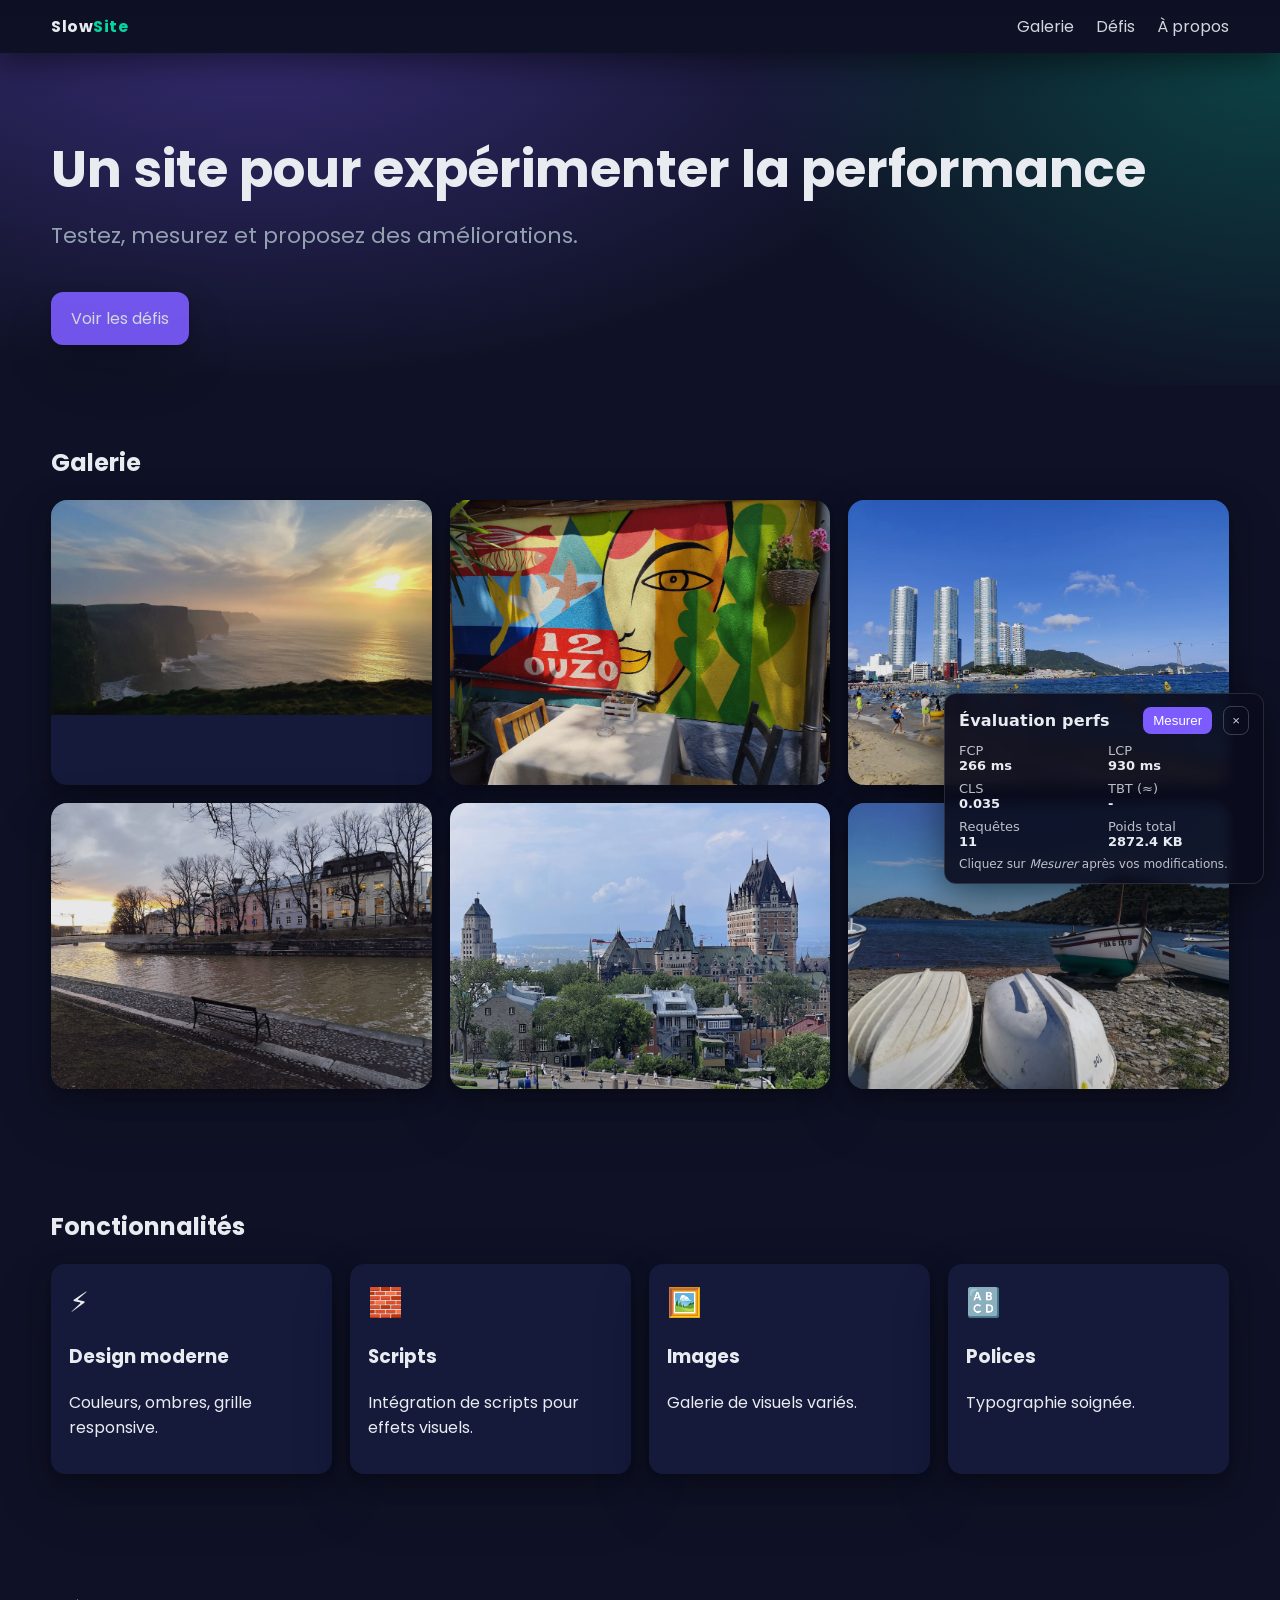
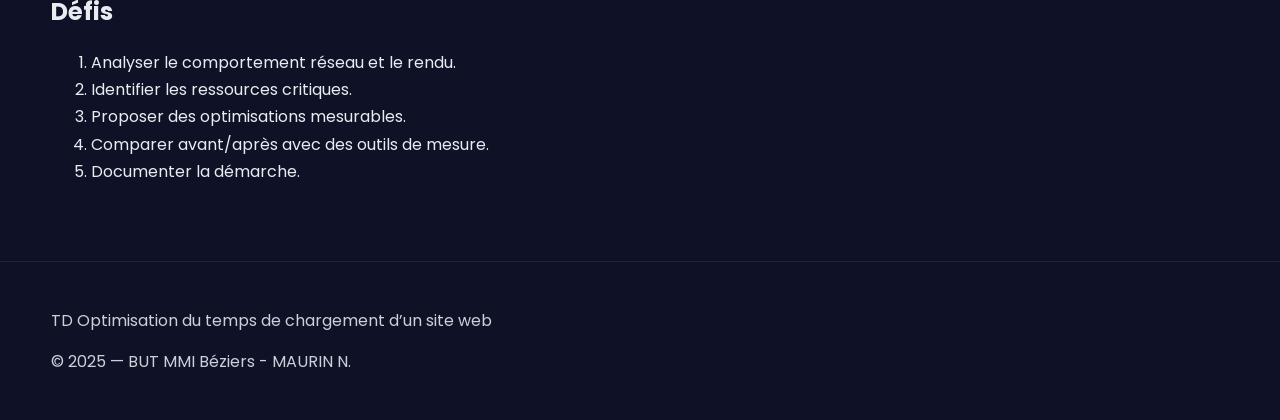
==== index.html @ dfb2d599 "V6 Ajout d'un defer" ====
<!DOCTYPE html>
<html lang="fr">
  <head>
    <meta charset="utf-8" />
    <meta name="viewport" content="width=device-width, initial-scale=1" />
    <title>Site vitrine</title>
    <link rel="stylesheet" href="css/styles.css" />
    <script src="js/script.js" defer></script>
  </head>
  <body>
    <div class="topbar">
      <div class="container nav">
        <div class="logo">Slow<span>Site</span></div>
        <div class="menu">
          <a href="#galerie">Galerie</a>
          <a href="#defis">Défis</a>
          <a href="#apropos">À propos</a>
        </div>
      </div>
    </div>

    <div class="hero">
      <div class="container hero-inner">
        <div class="hero-text">
          <h1>Un site pour expérimenter la performance</h1>
          <p>Testez, mesurez et proposez des améliorations.</p>
          <a class="cta" href="#defis">Voir les défis</a>
        </div>
      </div>
    </div>

    <div id="galerie" class="section gallery">
      <div class="container">
        <h2>Galerie</h2>
        <div class="grid">
          <div class="card">
            <a href="img1.html"><img src="img/img1.webp" alt="Image 1" /></a>
          </div>
          <div class="card">
            <a href="img2.html"><img src="img/img2.webp" alt="Image 2" /></a>
          </div>
          <div class="card">
            <a href="img3.html"><img src="img/img3.webp" alt="Image 3" /></a>
          </div>
          <div class="card">
            <a href="img4.html"><img src="img/img4.webp" alt="Image 4" /></a>
          </div>
          <div class="card">
            <a href="img5.html"><img src="img/img5.webp" alt="Image 5" /></a>
          </div>
          <div class="card">
            <a href="img6.html"><img src="img/img6.webp" alt="Image 6" /></a>
          </div>
        </div>
      </div>
    </div>

    <div id="apropos" class="section features">
      <div class="container">
        <h2>Fonctionnalités</h2>
        <div class="features-grid">
          <div class="feature">
            <div class="icon">⚡</div>
            <h3>Design moderne</h3>
            <p>Couleurs, ombres, grille responsive.</p>
          </div>
          <div class="feature">
            <div class="icon">🧱</div>
            <h3>Scripts</h3>
            <p>Intégration de scripts pour effets visuels.</p>
          </div>
          <div class="feature">
            <div class="icon">🖼️</div>
            <h3>Images</h3>
            <p>Galerie de visuels variés.</p>
          </div>
          <div class="feature">
            <div class="icon">🔠</div>
            <h3>Polices</h3>
            <p>Typographie soignée.</p>
          </div>
        </div>
      </div>
    </div>

    <div id="defis" class="section challenges">
      <div class="container">
        <h2>Défis</h2>
        <ol>
          <li>Analyser le comportement réseau et le rendu.</li>
          <li>Identifier les ressources critiques.</li>
          <li>Proposer des optimisations mesurables.</li>
          <li>Comparer avant/après avec des outils de mesure.</li>
          <li>Documenter la démarche.</li>
        </ol>
      </div>
    </div>

    <div class="footer">
      <div class="container">
        <p>TD Optimisation du temps de chargement d’un site web</p>
        <p>© 2025 — BUT MMI Béziers - MAURIN N.</p>
      </div>
    </div>
    <script src="js/metrics.js" defer></script>
  </body>
</html>
---- css/styles.css ----
@import url('https://fonts.googleapis.com/css2?family=Poppins:wght@300;400;600&display=swap');

:root {
  --bg:#0f1226;
  --fg:#E8ECF1;
  --muted:#93A1B1;
  --primary:#7C5CFF;
  --accent:#06D6A0;
  --card:#15193A;
  --shadow:rgba(0,0,0,0.45);
}

* { box-sizing:border-box; }

html, body {
  margin:0;
  padding:0;
  background:var(--bg);
  color:var(--fg);
  font-family:'Poppins', system-ui, -apple-system, Segoe UI, Roboto, Arial, sans-serif;
}

.container {
  width:min(1200px,92%);
  margin:0 auto;
}

a {
  color:var(--fg);
  text-decoration:none;
  opacity:.9;
}
a:hover { opacity:1; }

/* Topbar & nav */
.topbar {
  position:sticky;
  top:0;
  backdrop-filter:blur(6px);
  background:linear-gradient(180deg,rgba(13,16,35,.8),rgba(13,16,35,.2));
  z-index:10;
  box-shadow:0 10px 30px var(--shadow);
}
.nav {
  display:flex;
  align-items:center;
  justify-content:space-between;
  padding:14px 0;
}
.logo {
  font-weight:700;
  letter-spacing:.5px;
}
.logo span { color:var(--accent); }
.menu { display:flex; gap:22px; }

/* Hero */
.hero {
  padding:90px 0 40px;
  background:
    radial-gradient(1200px 600px at 20% -10%, rgba(124,92,255,.35), transparent 60%),
    radial-gradient(900px 600px at 100% 0%, rgba(6,214,160,.25), transparent 60%);
}
.hero-inner {
  display:grid;
  grid-template-columns:1fr;
  gap:28px;
}
.hero h1 {
  font-size:clamp(28px,4vw,56px);
  line-height:1.05;
  margin:0 0 10px;
}
.hero p {
  font-size:clamp(16px,1.8vw,22px);
  color:var(--muted);
}
.cta {
  display:inline-block;
  margin-top:18px;
  background:var(--primary);
  padding:14px 20px;
  border-radius:12px;
  box-shadow:0 20px 50px rgba(124,92,255,.35);
  transition:transform .2s ease, box-shadow .2s ease;
}
.cta:hover {
  transform:translateY(-2px);
  box-shadow:0 28px 60px rgba(124,92,255,.45);
}

/* Sections génériques */
.section {
  padding:60px 0;
}
.section h2 {
  margin:0 0 20px;
}

/* Galerie */
.gallery .grid {
  display:grid;
  grid-template-columns:repeat(3,1fr);
  gap:18px;
}
.card {
  background:var(--card);
  border-radius:16px;
  overflow:hidden;
  box-shadow:0 20px 60px var(--shadow);
}
.card img {
  display:block;
  width:100%;
  height:auto;
  opacity:0;
  transition:opacity .6s ease;
}
.card img.loaded {
  opacity:1;
}

/* Features */
.features-grid {
  display:grid;
  grid-template-columns:repeat(4,1fr);
  gap:18px;
}
.feature {
  background:var(--card);
  padding:18px;
  border-radius:14px;
  box-shadow:0 14px 40px var(--shadow);
}
.feature .icon {
  font-size:28px;
}

/* Challenges */
.challenges ol {
  line-height:1.7;
}

/* Footer */
.footer {
  padding:30px 0;
  border-top:1px solid rgba(255,255,255,.08);
  color:#c9d1d9;
}

.card, .feature, .cta {
  box-shadow:
    0 2px 4px rgba(0,0,0,.14),
    0 8px 24px rgba(0,0,0,.22),
    0 24px 60px rgba(0,0,0,.18);
}
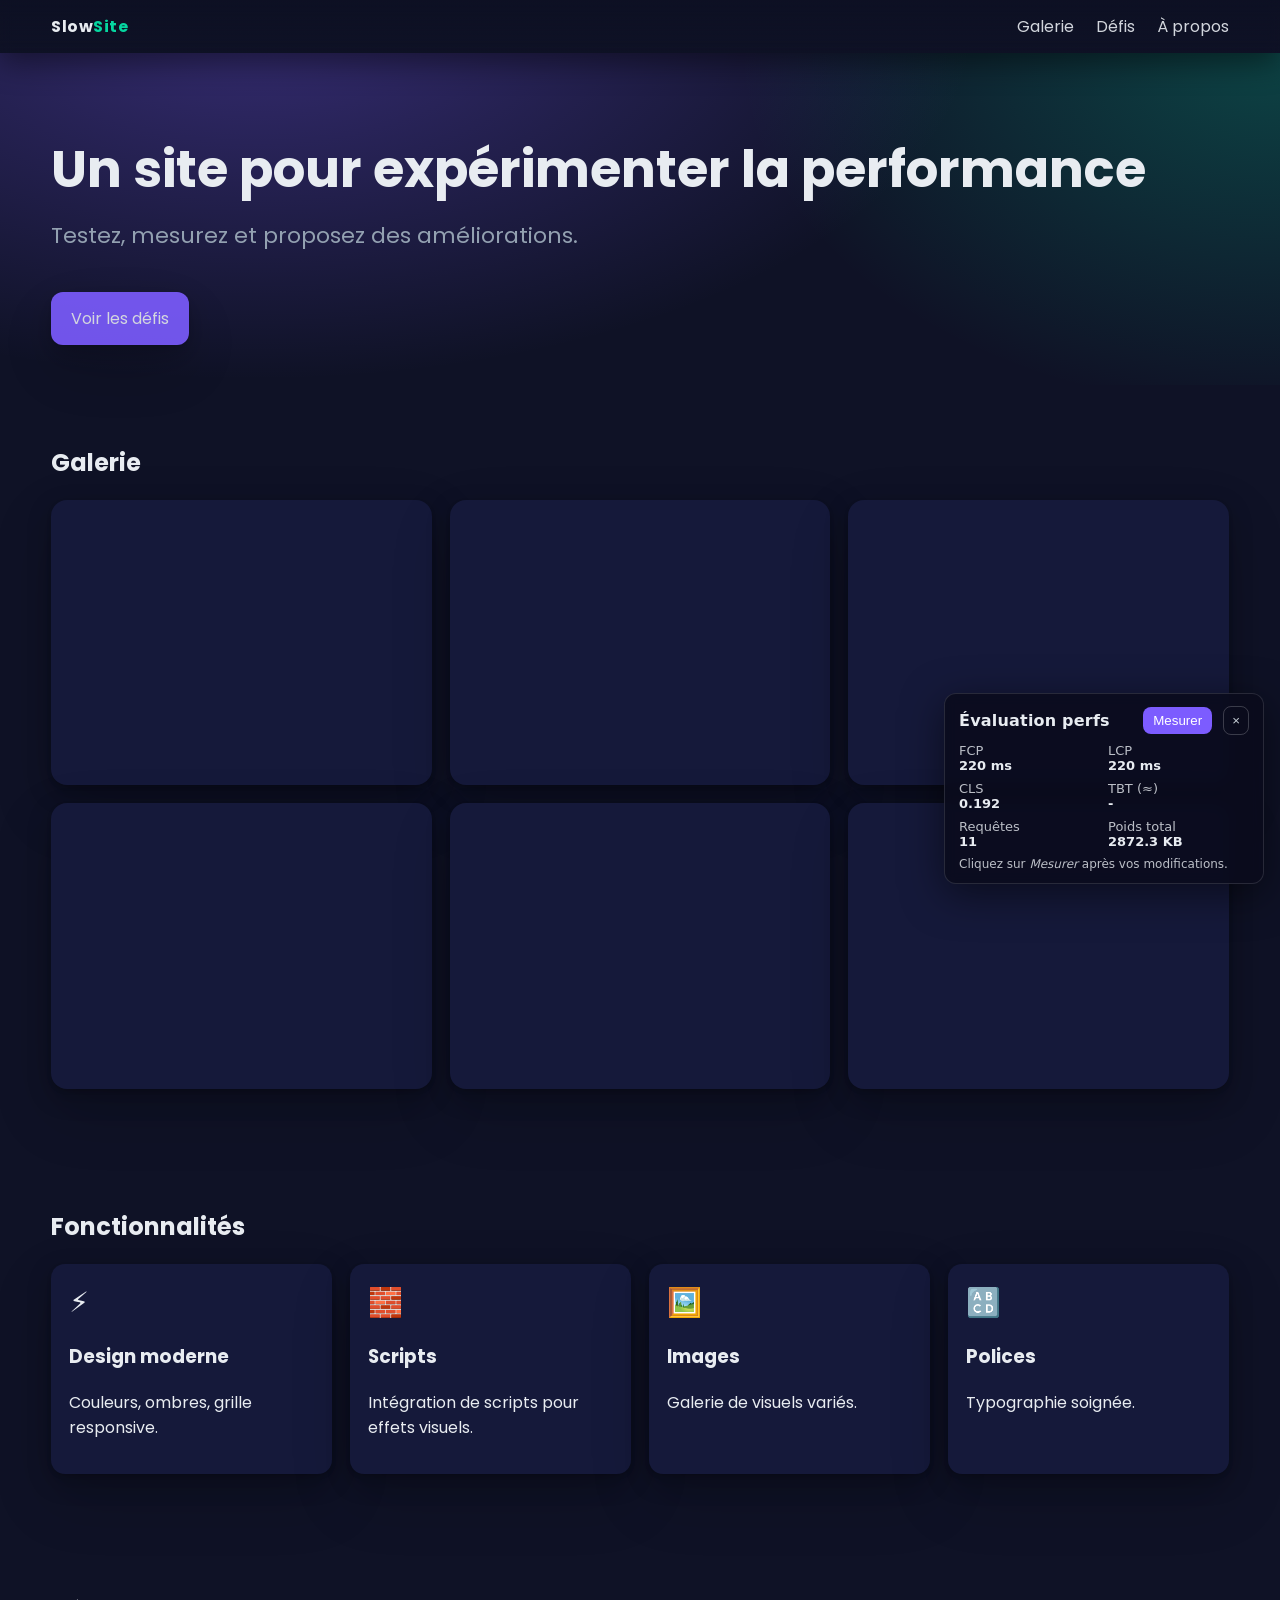
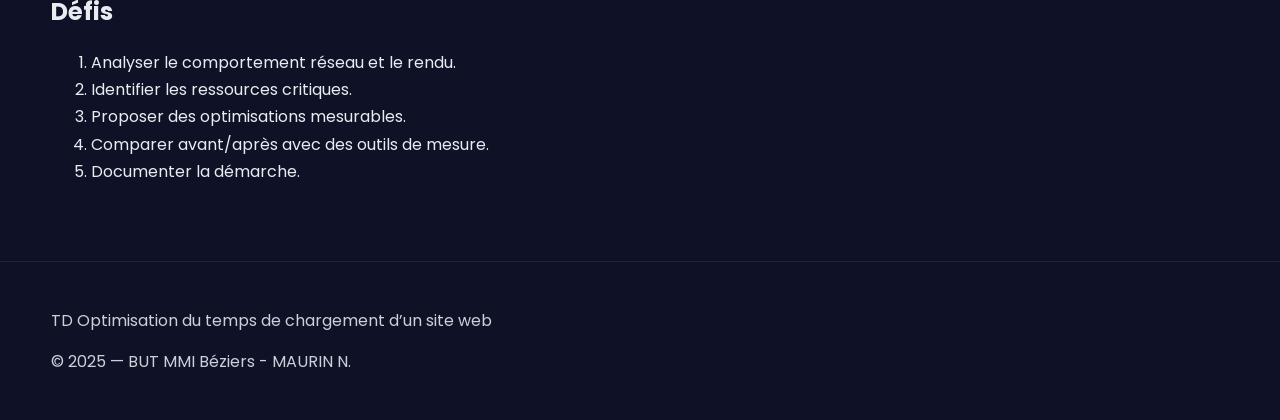
==== commit ac8a6415: "V6" ====
--- a/index.html
+++ b/index.html
@@ -5,7 +5,7 @@
     <meta name="viewport" content="width=device-width, initial-scale=1" />
     <title>Site vitrine</title>
     <link rel="stylesheet" href="css/styles.css" />
-    <script src="js/script.js" defer></script>
+    <script src="js/script.js"></script>
   </head>
   <body>
     <div class="topbar">
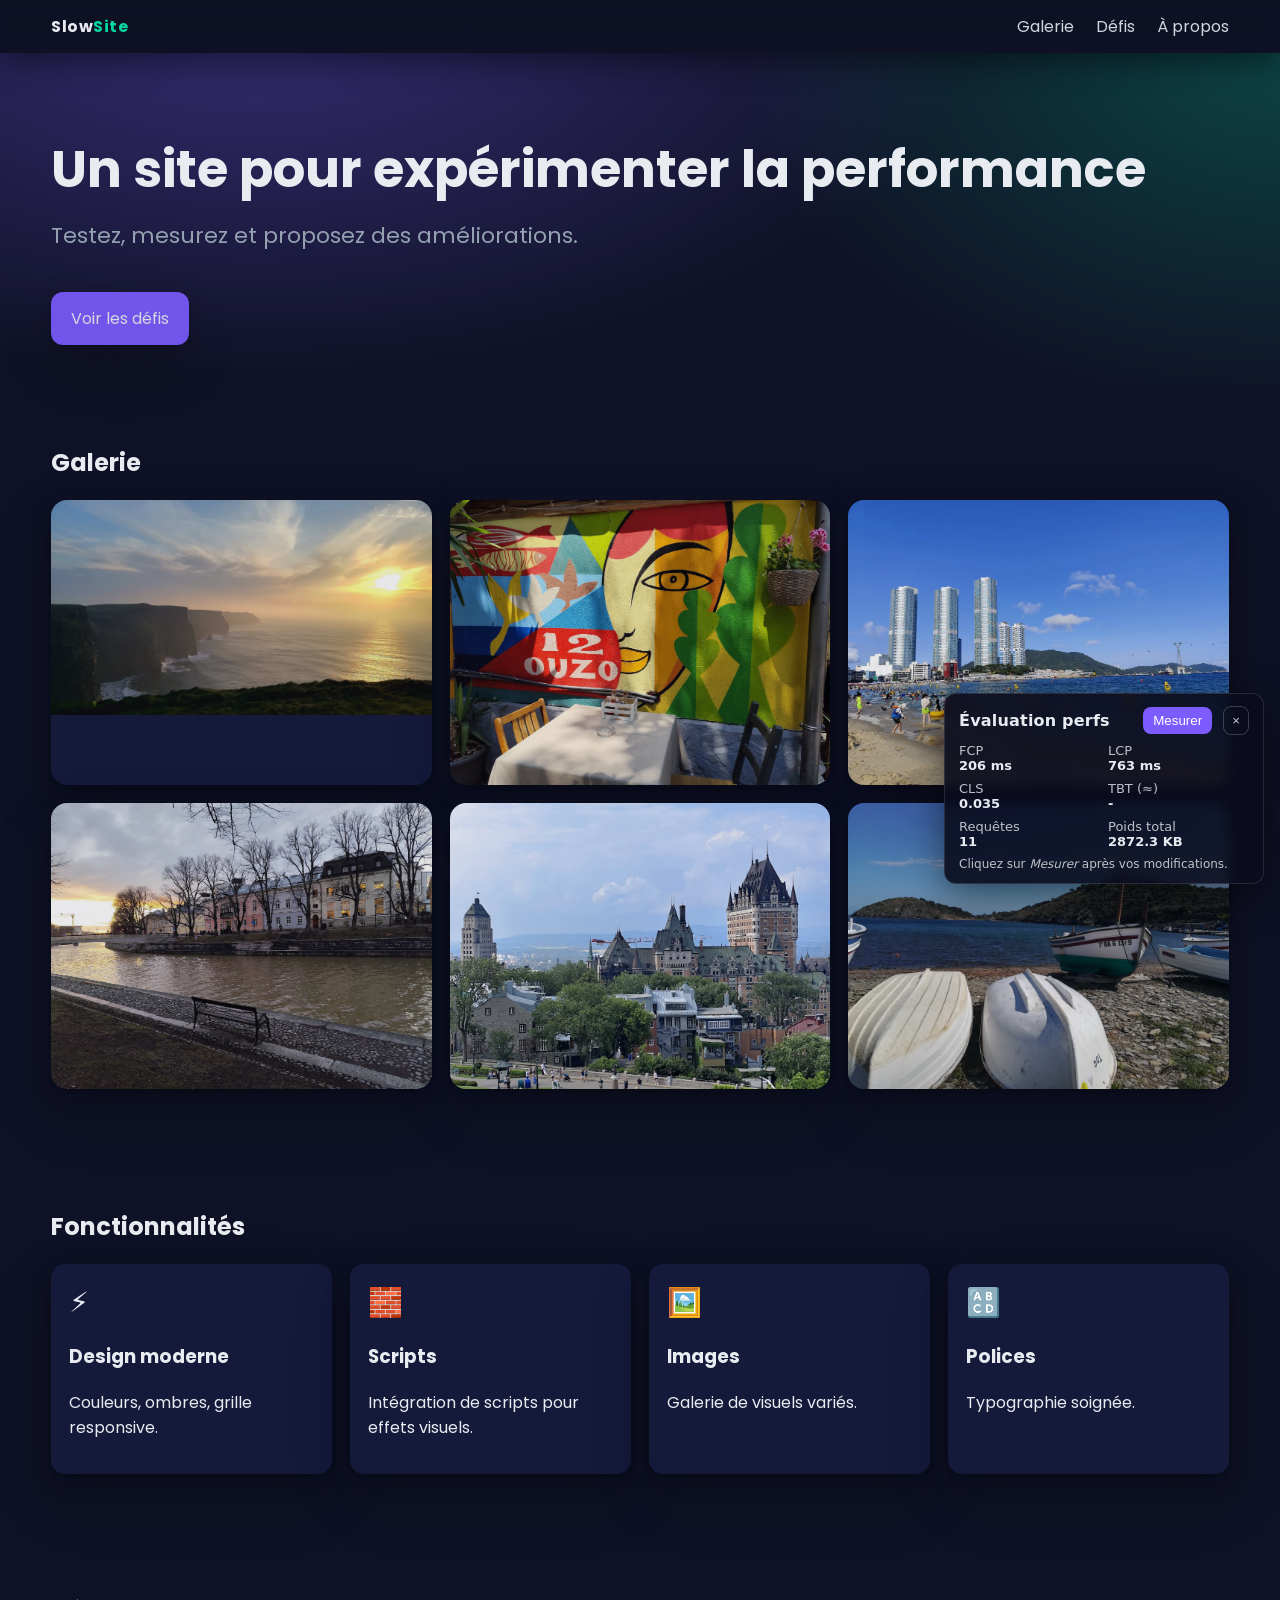
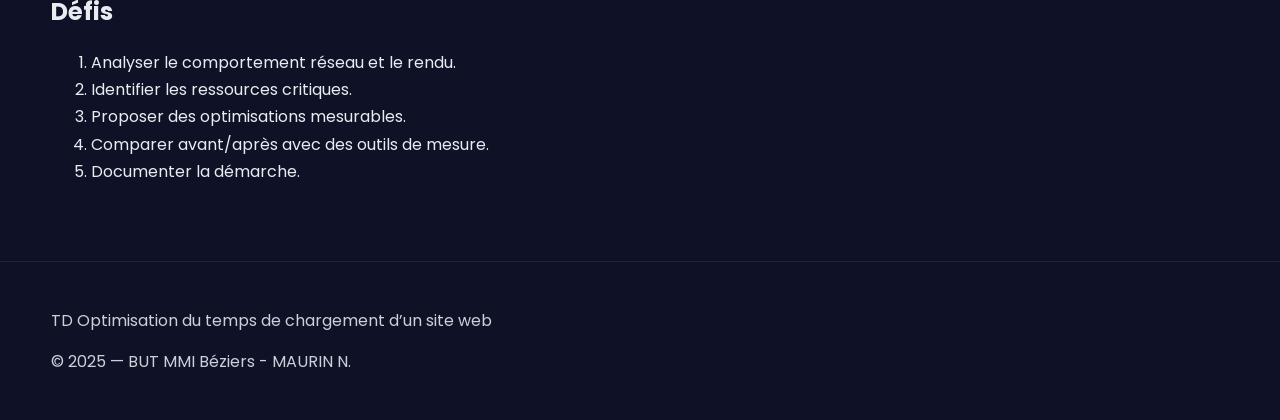
==== commit be9b6981: "V6" ====
--- a/index.html
+++ b/index.html
@@ -5,7 +5,7 @@
     <meta name="viewport" content="width=device-width, initial-scale=1" />
     <title>Site vitrine</title>
     <link rel="stylesheet" href="css/styles.css" />
-    <script src="js/script.js"></script>
+    <script src="js/script.js" defer></script>
   </head>
   <body>
     <div class="topbar">
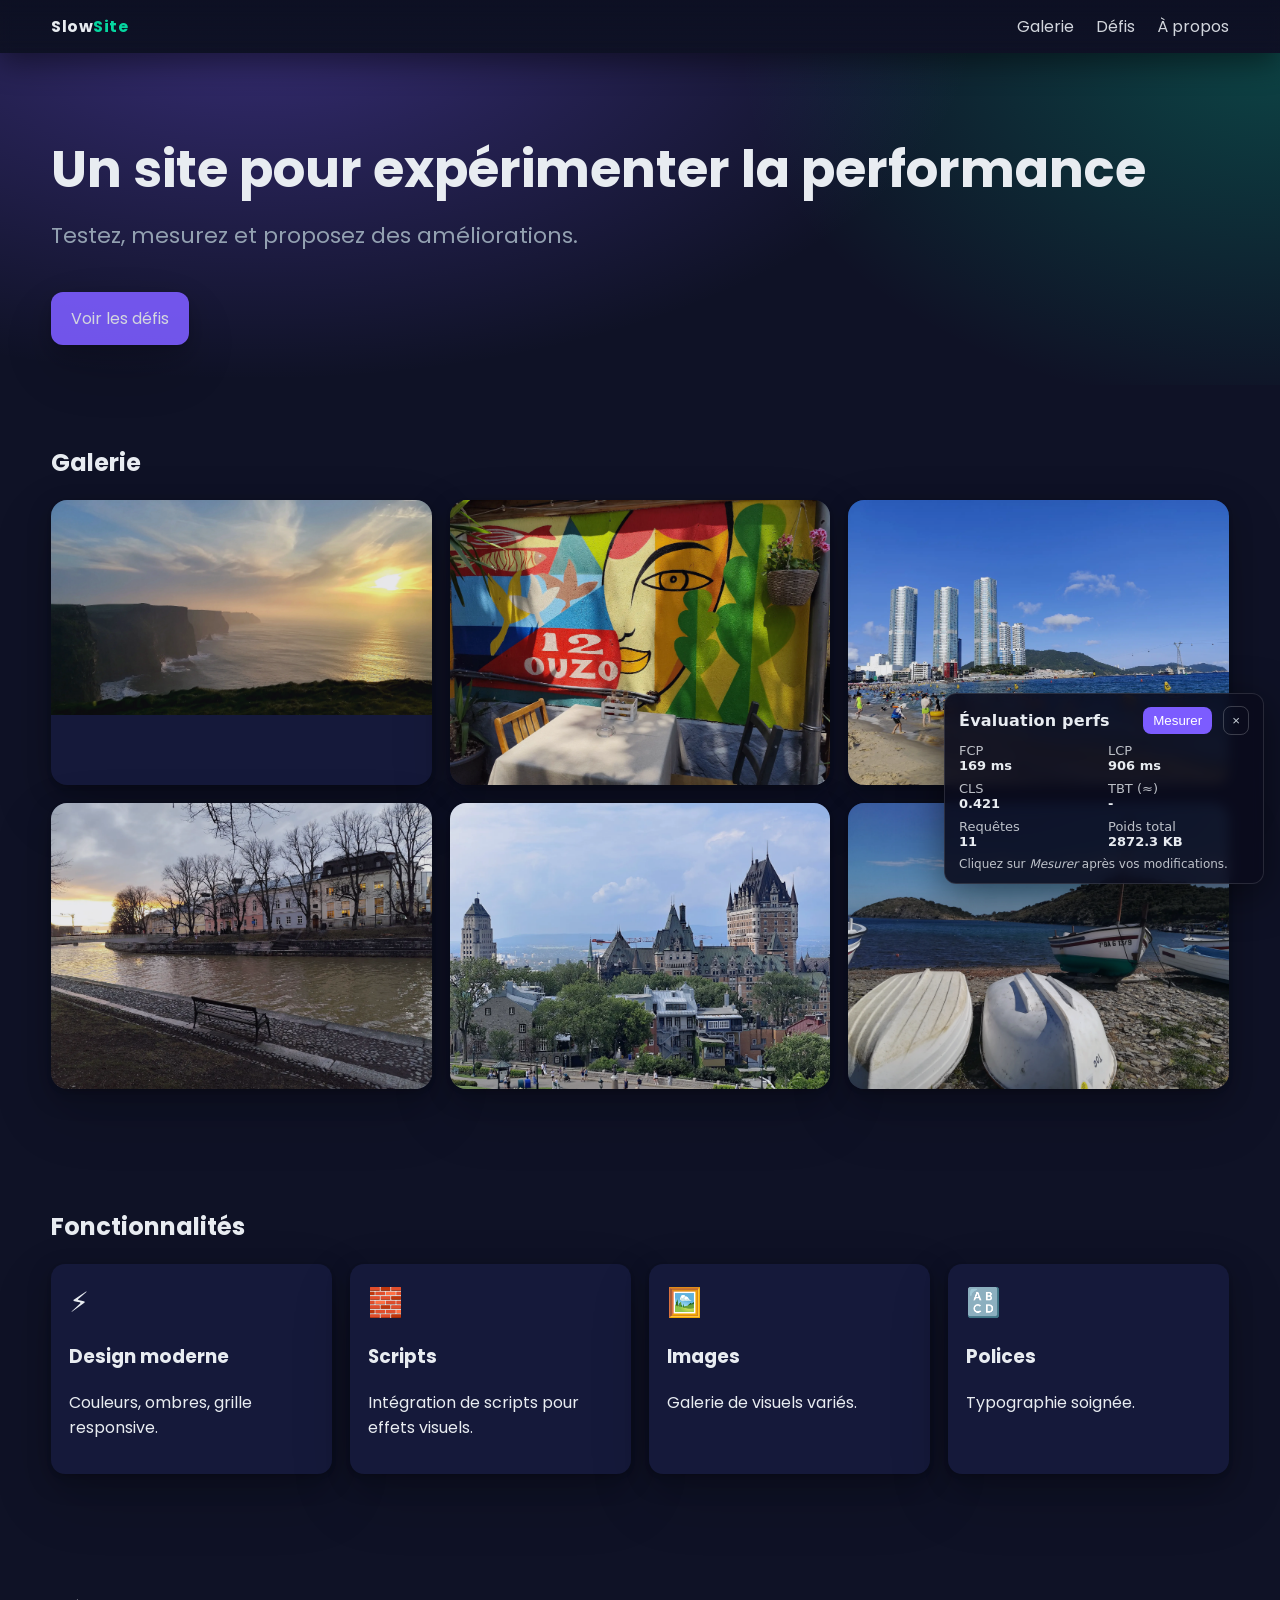
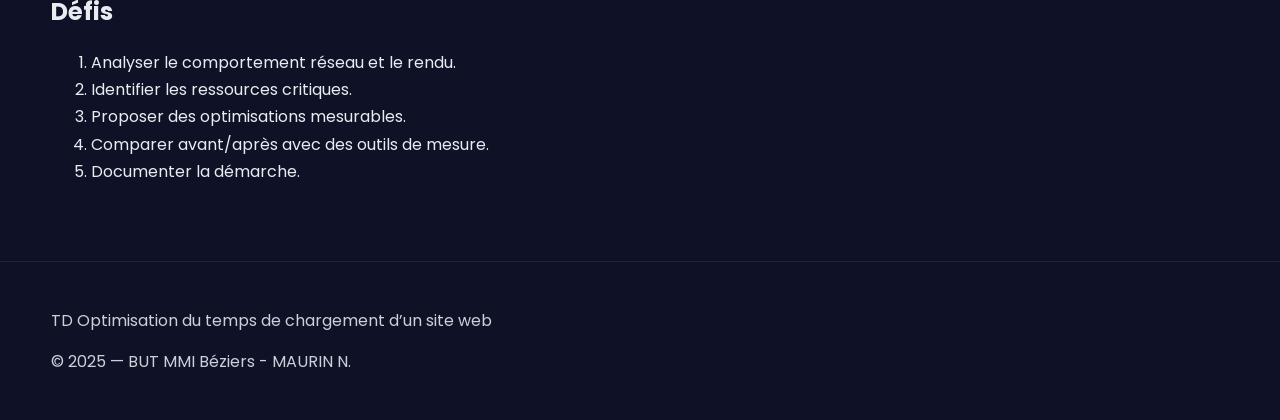
==== commit 7a4ca72e: "V7 Chargement font dans HTML et non CSS" ====
--- a/index.html
+++ b/index.html
@@ -4,6 +4,10 @@
     <meta charset="utf-8" />
     <meta name="viewport" content="width=device-width, initial-scale=1" />
     <title>Site vitrine</title>
+    <link rel="preconnect" href="https://fonts.googleapis.com">
+    <link rel="preconnect" href="https://fonts.gstatic.com" crossorigin>
+
+    <link href="https://fonts.googleapis.com/css2?family=Poppins:wght@300;400;600&display=swap" rel="stylesheet">
     <link rel="stylesheet" href="css/styles.css" />
     <script src="js/script.js" defer></script>
   </head>
--- a/css/styles.css
+++ b/css/styles.css
@@ -1,4 +1,4 @@
-@import url('https://fonts.googleapis.com/css2?family=Poppins:wght@300;400;600&display=swap');
+
 
 :root {
   --bg:#0f1226;
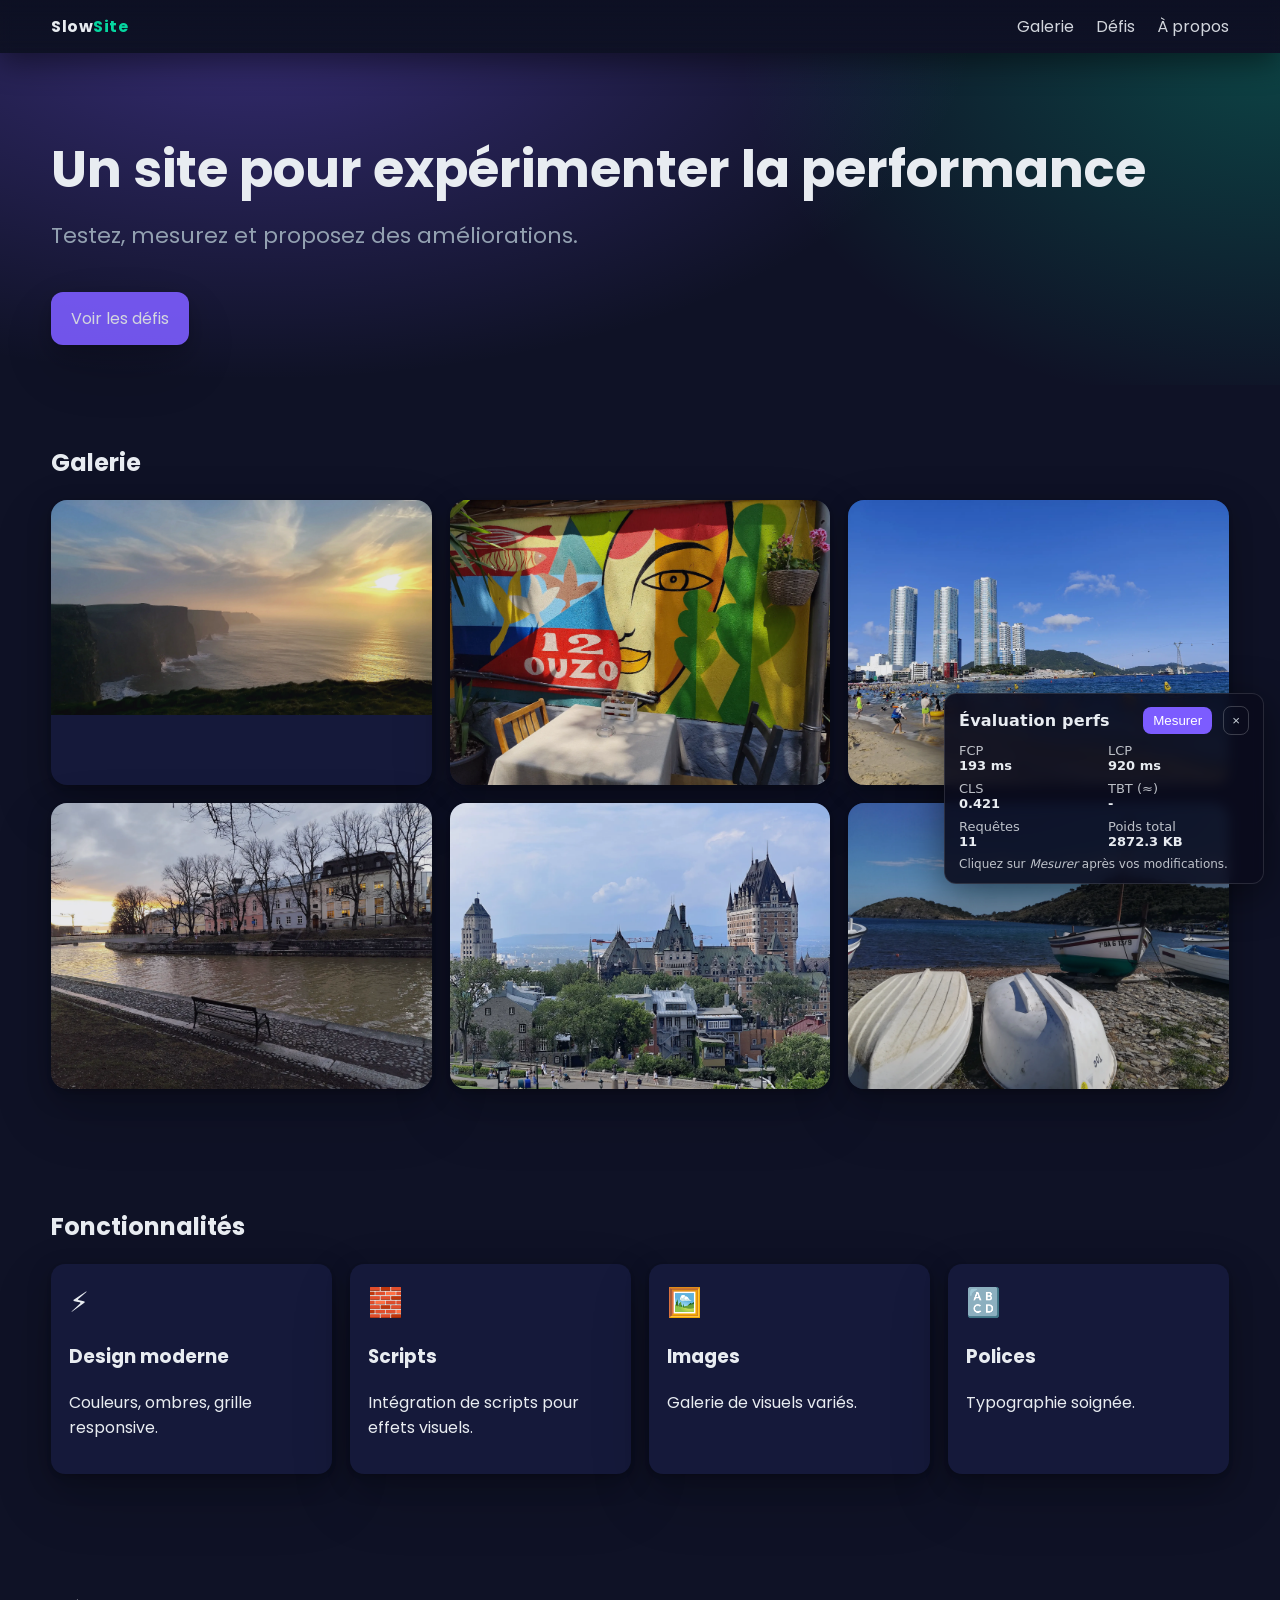
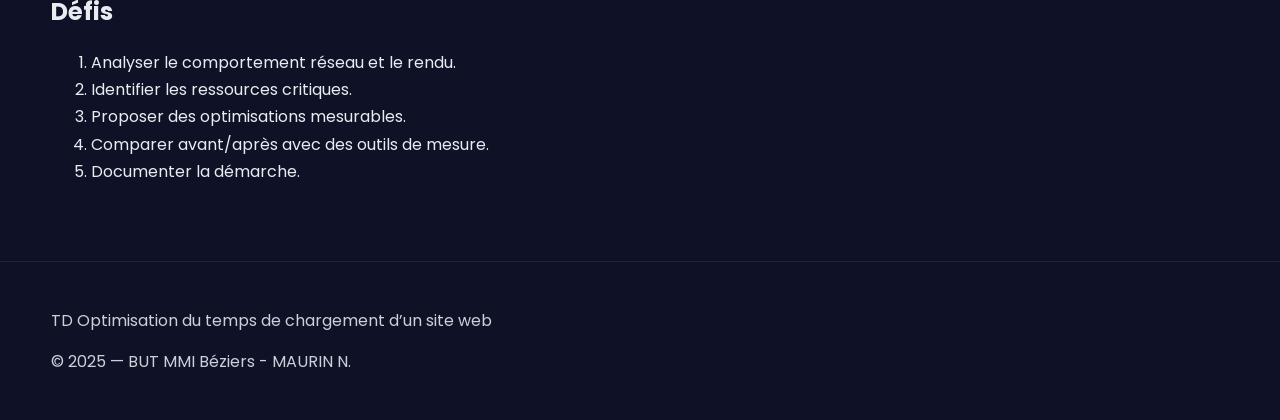
==== commit 6b7e7e28: "Update index.html" ====
--- a/index.html
+++ b/index.html
@@ -4,8 +4,6 @@
     <meta charset="utf-8" />
     <meta name="viewport" content="width=device-width, initial-scale=1" />
     <title>Site vitrine</title>
-    <link rel="preconnect" href="https://fonts.googleapis.com">
-    <link rel="preconnect" href="https://fonts.gstatic.com" crossorigin>
 
     <link href="https://fonts.googleapis.com/css2?family=Poppins:wght@300;400;600&display=swap" rel="stylesheet">
     <link rel="stylesheet" href="css/styles.css" />
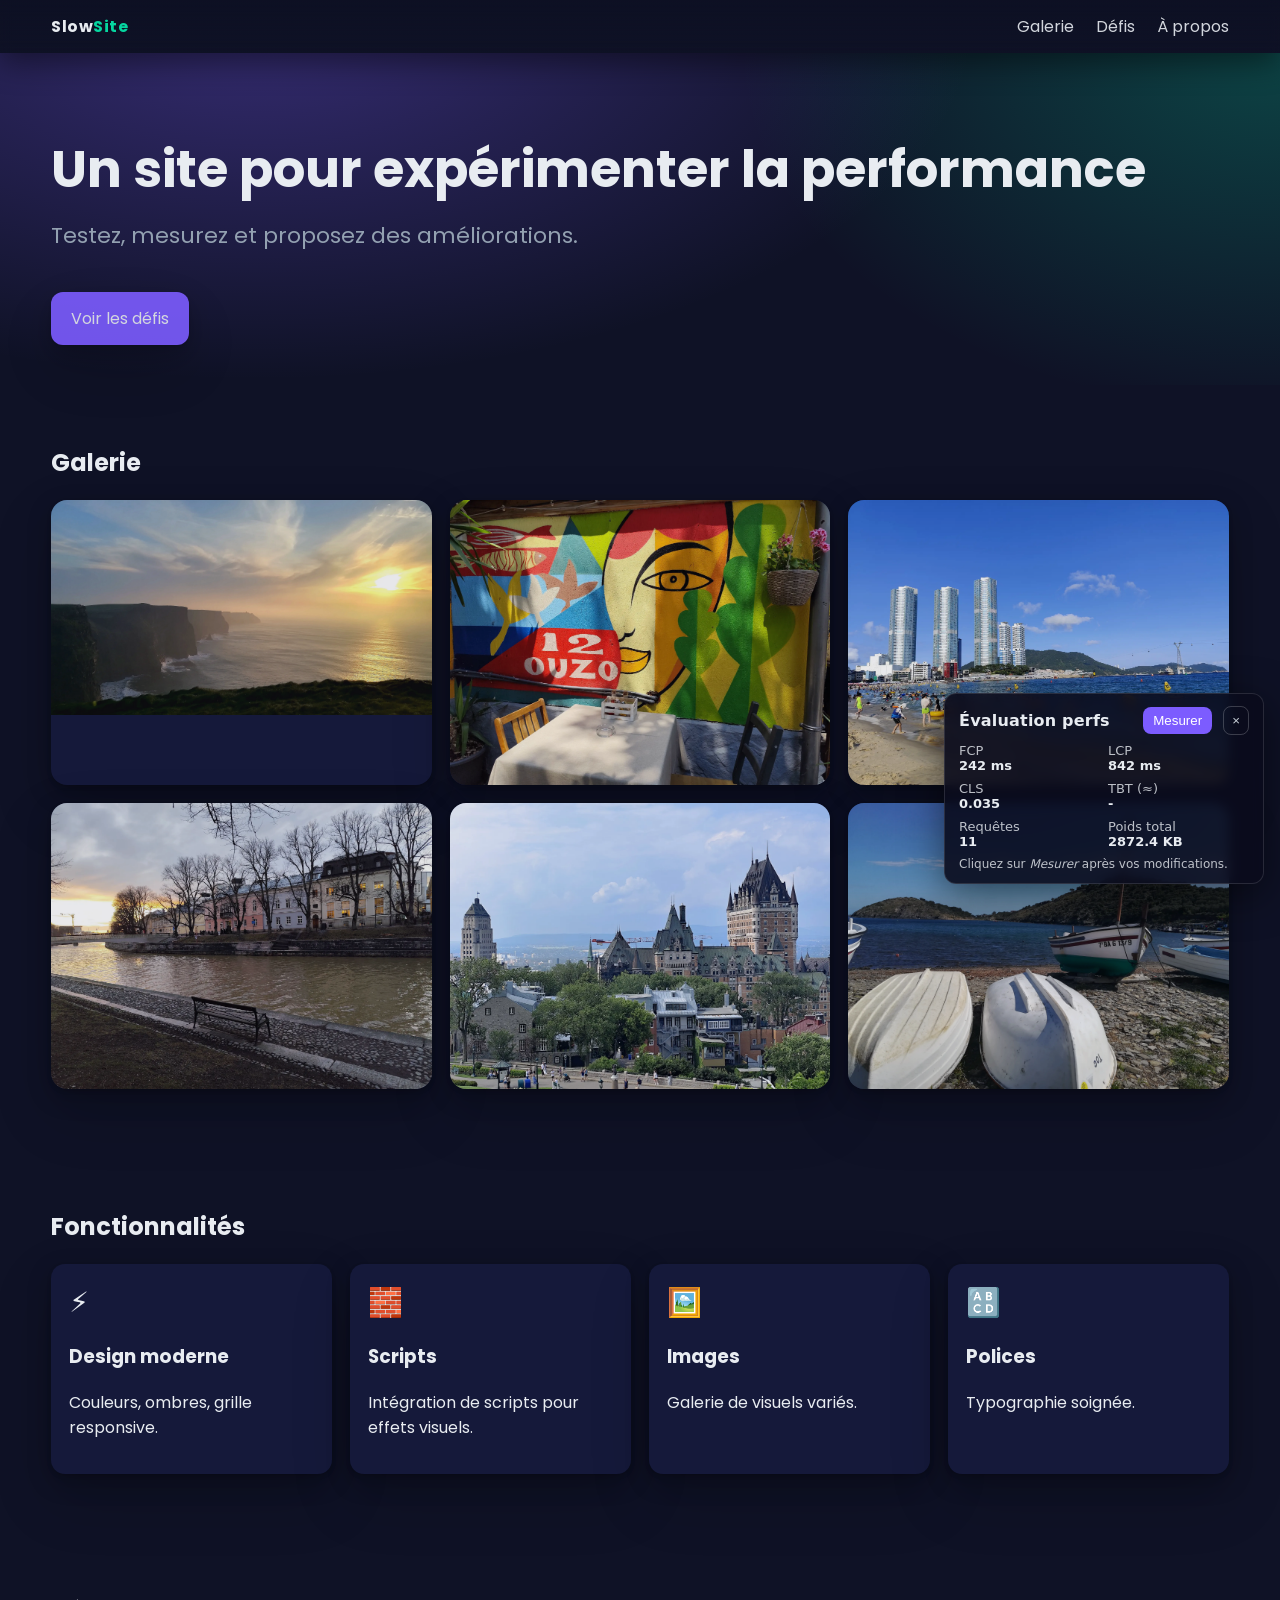
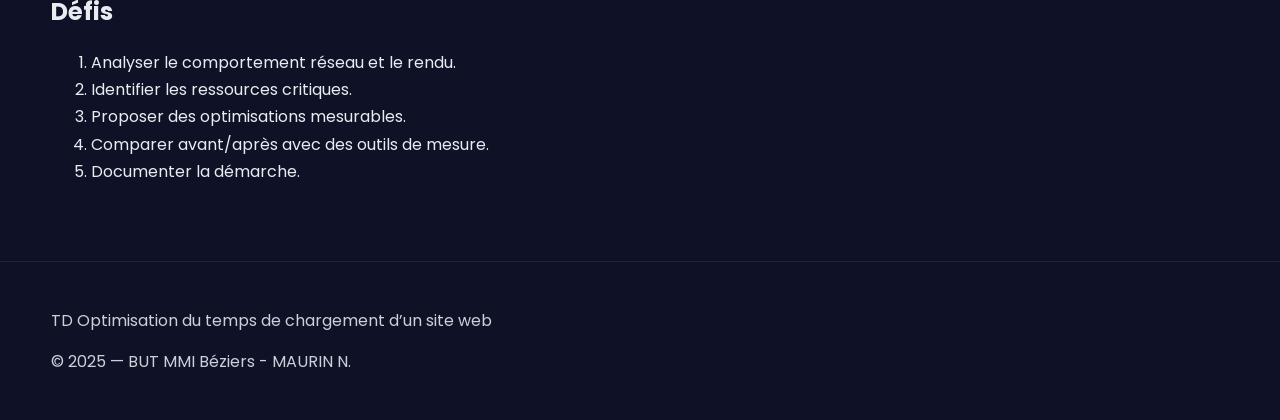
==== commit 149530ba: "V7" ====
--- a/index.html
+++ b/index.html
@@ -4,8 +4,7 @@
     <meta charset="utf-8" />
     <meta name="viewport" content="width=device-width, initial-scale=1" />
     <title>Site vitrine</title>
-
-    <link href="https://fonts.googleapis.com/css2?family=Poppins:wght@300;400;600&display=swap" rel="stylesheet">
+    
     <link rel="stylesheet" href="css/styles.css" />
     <script src="js/script.js" defer></script>
   </head>
--- a/css/styles.css
+++ b/css/styles.css
@@ -1,4 +1,4 @@
-
+@import url('https://fonts.googleapis.com/css2?family=Poppins:wght@300;400;600&display=swap');
 
 :root {
   --bg:#0f1226;
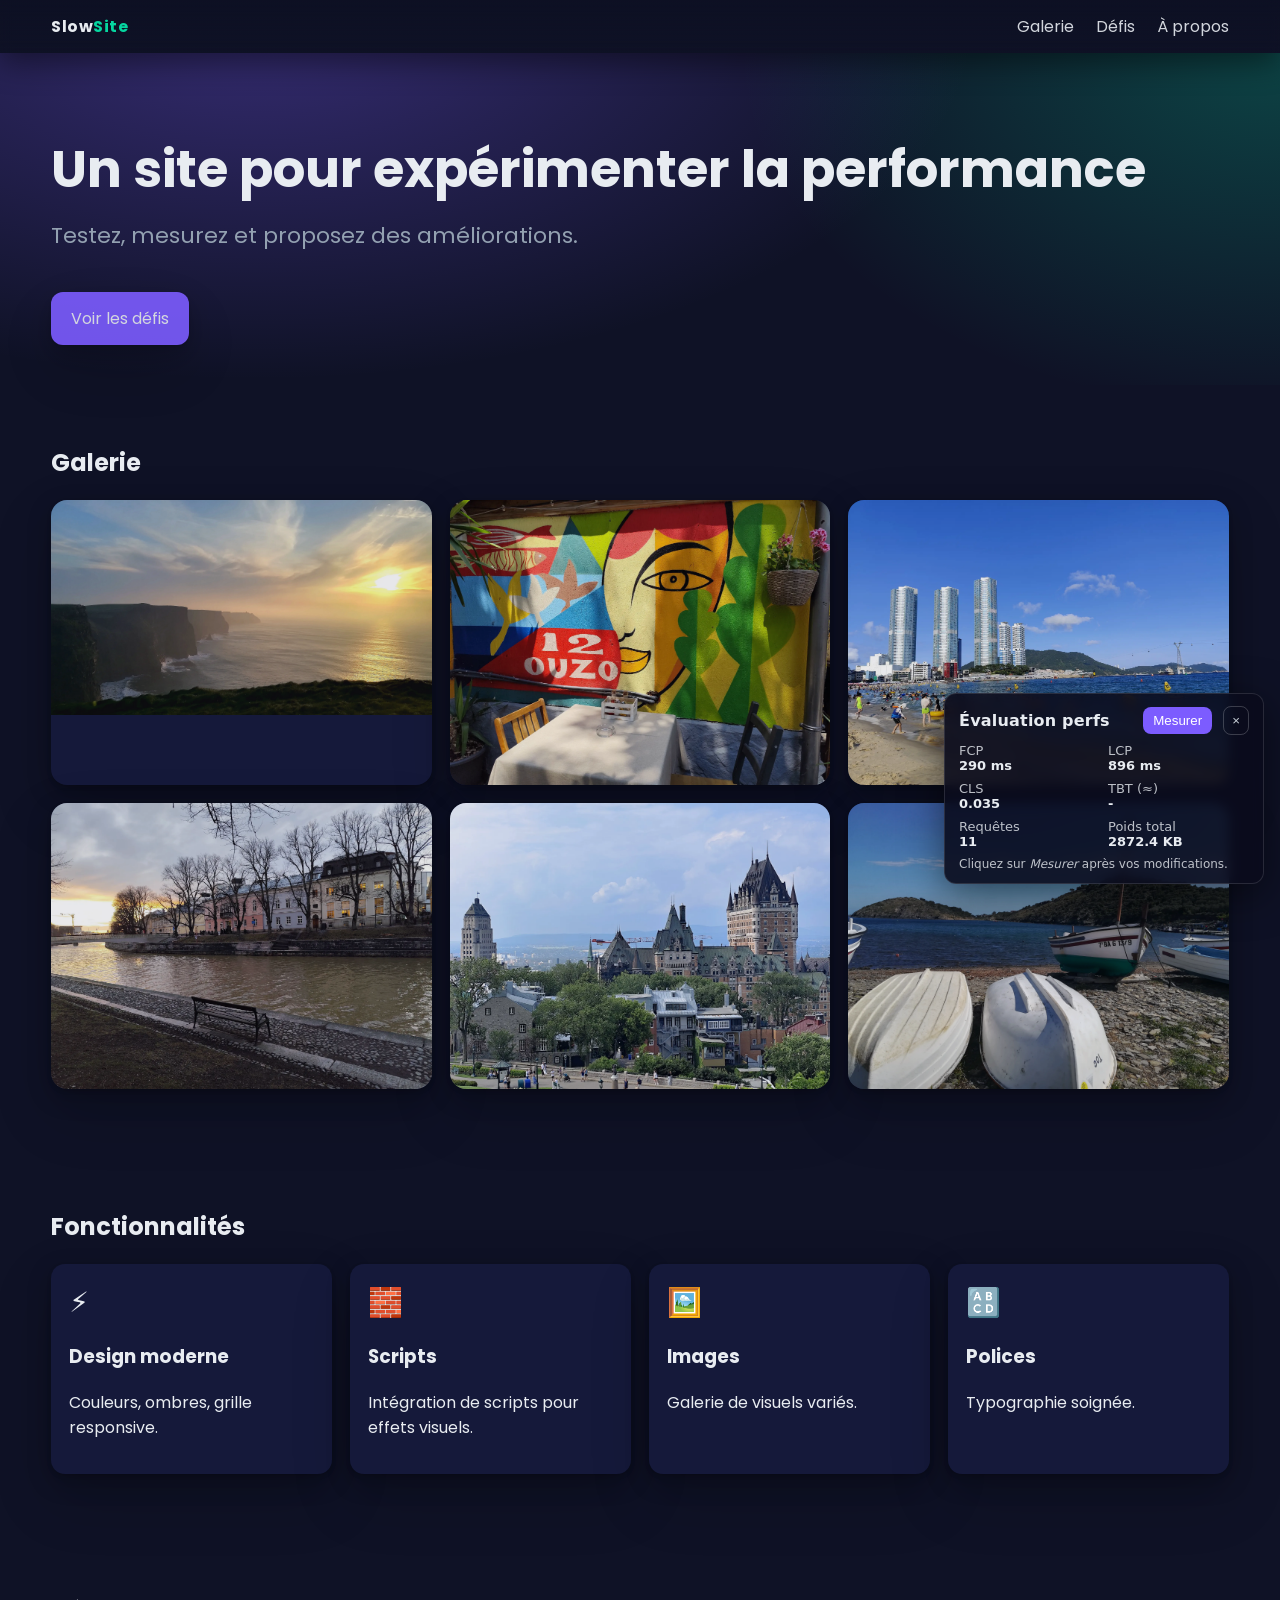
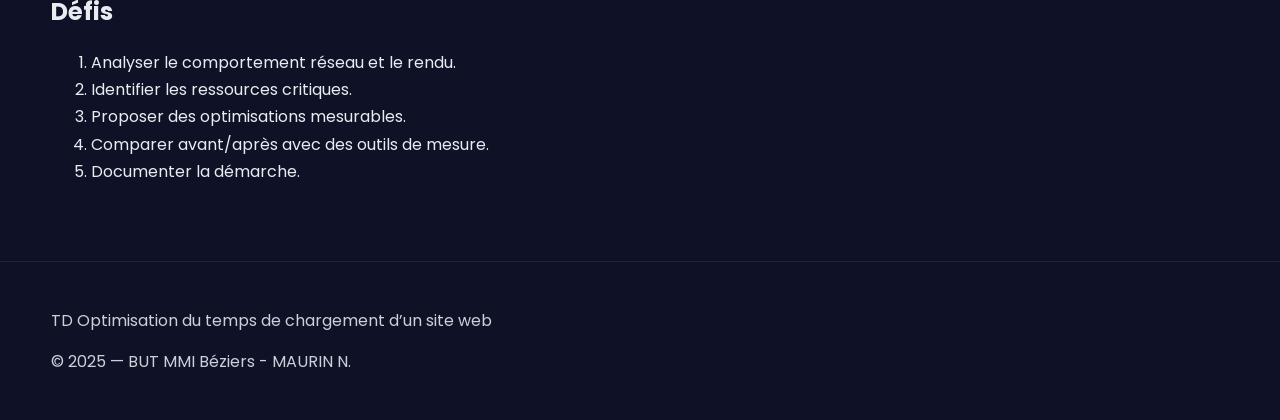
==== commit 99a4152b: "Update index.html" ====
--- a/index.html
+++ b/index.html
@@ -4,7 +4,6 @@
     <meta charset="utf-8" />
     <meta name="viewport" content="width=device-width, initial-scale=1" />
     <title>Site vitrine</title>
-    
     <link rel="stylesheet" href="css/styles.css" />
     <script src="js/script.js" defer></script>
   </head>
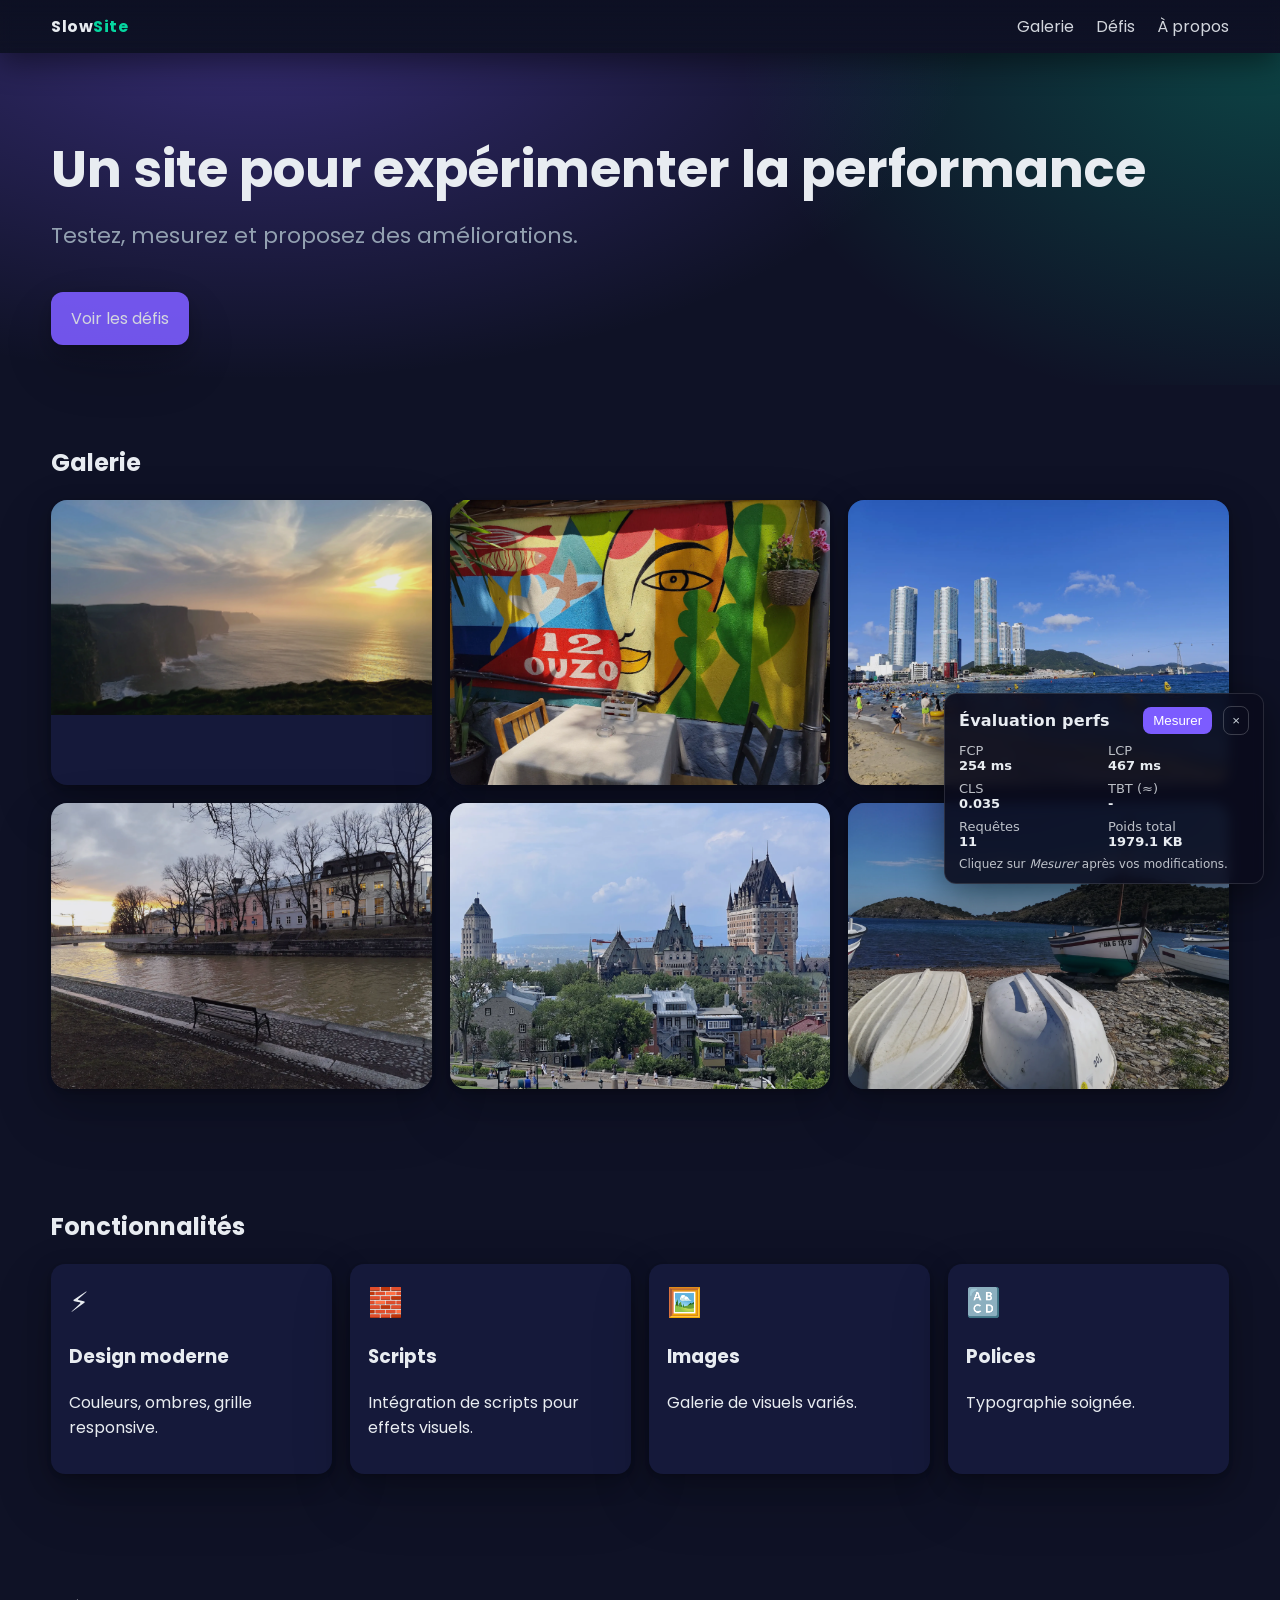
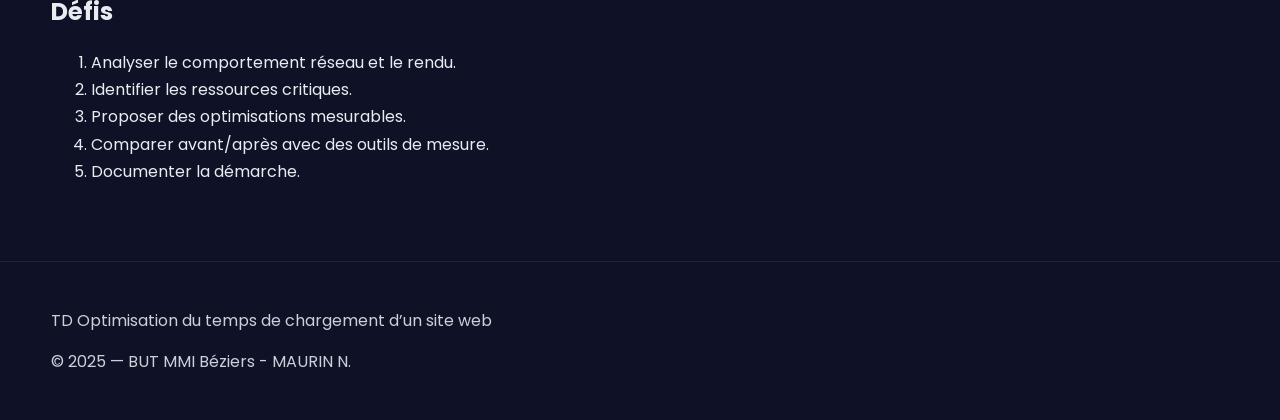
==== commit c7a4adb4: "Nouvelles images Changement de la résolution des images pour que ce soit toujours en 456 de hauteur " ====
--- a/index.html
+++ b/index.html
@@ -34,22 +34,22 @@
         <h2>Galerie</h2>
         <div class="grid">
           <div class="card">
-            <a href="img1.html"><img src="img/img1.webp" alt="Image 1" /></a>
+            <a href="img1.html"><img src="img/petite/img1.webp" alt="Image 1" /></a>
           </div>
           <div class="card">
             <a href="img2.html"><img src="img/img2.webp" alt="Image 2" /></a>
           </div>
           <div class="card">
-            <a href="img3.html"><img src="img/img3.webp" alt="Image 3" /></a>
+            <a href="img3.html"><img src="img/petite/img3.webp" alt="Image 3" /></a>
           </div>
           <div class="card">
-            <a href="img4.html"><img src="img/img4.webp" alt="Image 4" /></a>
+            <a href="img4.html"><img src="img/petite/img4.webp" alt="Image 4" /></a>
           </div>
           <div class="card">
-            <a href="img5.html"><img src="img/img5.webp" alt="Image 5" /></a>
+            <a href="img5.html"><img src="img/petite/img5.webp" alt="Image 5" /></a>
           </div>
           <div class="card">
-            <a href="img6.html"><img src="img/img6.webp" alt="Image 6" /></a>
+            <a href="img6.html"><img src="img/petite/img6.webp" alt="Image 6" /></a>
           </div>
         </div>
       </div>
--- a/css/styles.css
+++ b/css/styles.css
@@ -1,5 +1,4 @@
 @import url('https://fonts.googleapis.com/css2?family=Poppins:wght@300;400;600&display=swap');
-
 :root {
   --bg:#0f1226;
   --fg:#E8ECF1;
@@ -9,9 +8,7 @@
   --card:#15193A;
   --shadow:rgba(0,0,0,0.45);
 }
-
 * { box-sizing:border-box; }
-
 html, body {
   margin:0;
   padding:0;
@@ -19,20 +16,16 @@
   color:var(--fg);
   font-family:'Poppins', system-ui, -apple-system, Segoe UI, Roboto, Arial, sans-serif;
 }
-
 .container {
   width:min(1200px,92%);
   margin:0 auto;
 }
-
 a {
   color:var(--fg);
   text-decoration:none;
   opacity:.9;
 }
 a:hover { opacity:1; }
-
-/* Topbar & nav */
 .topbar {
   position:sticky;
   top:0;
@@ -53,8 +46,6 @@
 }
 .logo span { color:var(--accent); }
 .menu { display:flex; gap:22px; }
-
-/* Hero */
 .hero {
   padding:90px 0 40px;
   background:
@@ -88,16 +79,12 @@
   transform:translateY(-2px);
   box-shadow:0 28px 60px rgba(124,92,255,.45);
 }
-
-/* Sections génériques */
 .section {
   padding:60px 0;
 }
 .section h2 {
   margin:0 0 20px;
 }
-
-/* Galerie */
 .gallery .grid {
   display:grid;
   grid-template-columns:repeat(3,1fr);
@@ -119,8 +106,6 @@
 .card img.loaded {
   opacity:1;
 }
-
-/* Features */
 .features-grid {
   display:grid;
   grid-template-columns:repeat(4,1fr);
@@ -136,18 +121,15 @@
   font-size:28px;
 }
 
-/* Challenges */
 .challenges ol {
   line-height:1.7;
 }
 
-/* Footer */
 .footer {
   padding:30px 0;
   border-top:1px solid rgba(255,255,255,.08);
   color:#c9d1d9;
 }
-
 .card, .feature, .cta {
   box-shadow:
     0 2px 4px rgba(0,0,0,.14),
